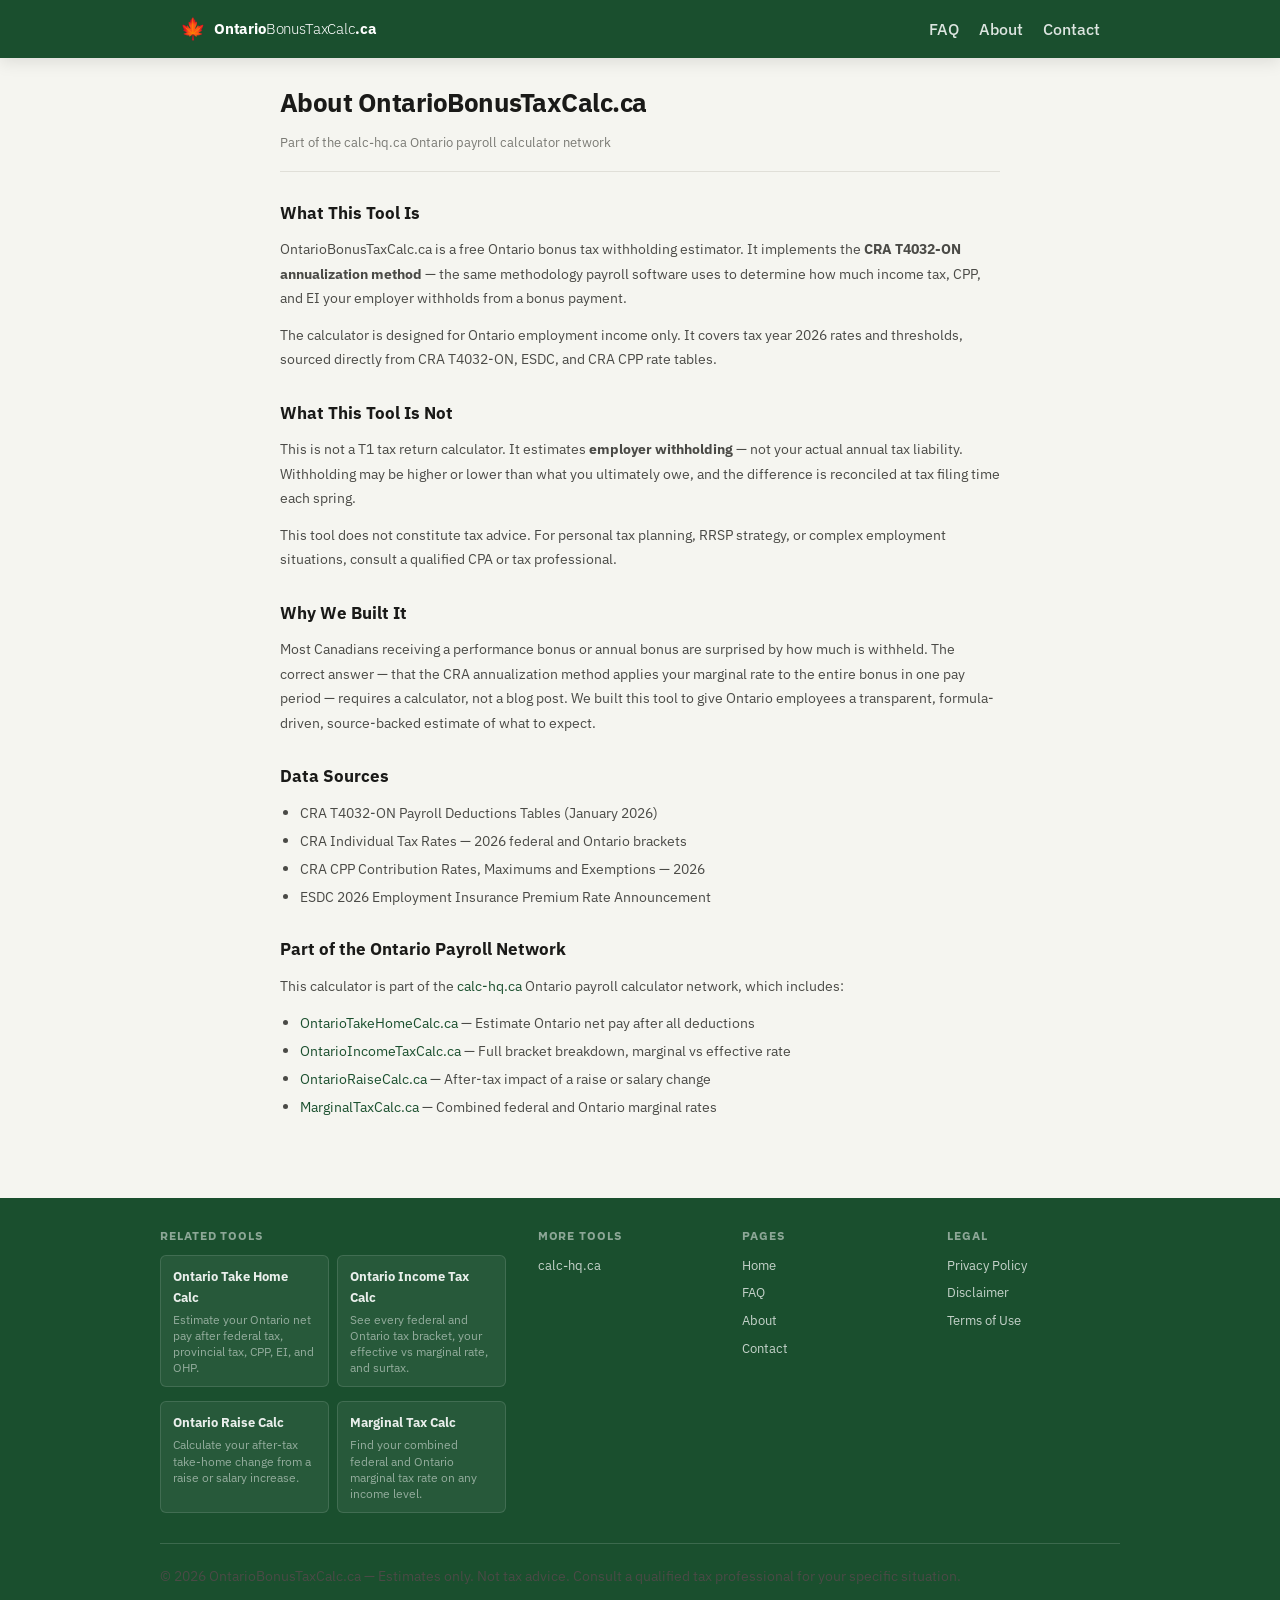
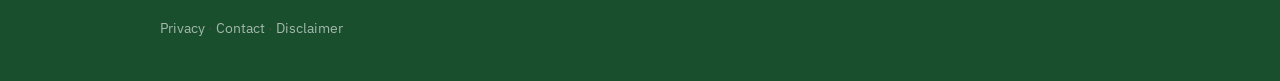
==== about.html @ ea588b0a "Ontario Bonus Tax Calculator 2026 — full build - CRA T4032 annualization method - CPP1/CPP2/EI thres" ====
<!DOCTYPE html>
<html lang="en-CA">
<head>
  <meta charset="UTF-8">
  <meta name="viewport" content="width=device-width, initial-scale=1.0">
  <meta name="description" content="About OntarioBonusTaxCalc.ca — a free Ontario bonus tax withholding estimator using the CRA T4032 annualization method. Tax year 2026.">
  <meta name="robots" content="index, follow">
  <link rel="canonical" href="https://ontariobonustaxcalc.ca/about.html">
  <title>About — OntarioBonusTaxCalc.ca</title>
  <script async src="https://pagead2.googlesyndication.com/pagead/js/adsbygoogle.js?client=ca-pub-7744853829365165" crossorigin="anonymous"></script>
  <link rel="stylesheet" href="css/style.css?v=2026.1">
</head>
<body class="support-page">

<header class="site-header">
  <div class="header-inner">
    <a class="site-logo" href="/">
      <span class="logo-maple">🍁</span>
      <span class="logo-text">Ontario<span>BonusTaxCalc</span>.ca</span>
    </a>
    <nav class="site-nav" aria-label="Site navigation">
      <a href="/faq.html">FAQ</a>
      <a href="/about.html">About</a>
      <a href="/contact.html">Contact</a>
    </nav>
  </div>
</header>

<main class="main-content">
  <h1>About OntarioBonusTaxCalc.ca</h1>
  <p class="page-meta">Part of the calc-hq.ca Ontario payroll calculator network</p>

  <h2>What This Tool Is</h2>
  <p>OntarioBonusTaxCalc.ca is a free Ontario bonus tax withholding estimator. It implements the <strong>CRA T4032-ON annualization method</strong> — the same methodology payroll software uses to determine how much income tax, CPP, and EI your employer withholds from a bonus payment.</p>
  <p>The calculator is designed for Ontario employment income only. It covers tax year 2026 rates and thresholds, sourced directly from CRA T4032-ON, ESDC, and CRA CPP rate tables.</p>

  <h2>What This Tool Is Not</h2>
  <p>This is not a T1 tax return calculator. It estimates <strong>employer withholding</strong> — not your actual annual tax liability. Withholding may be higher or lower than what you ultimately owe, and the difference is reconciled at tax filing time each spring.</p>
  <p>This tool does not constitute tax advice. For personal tax planning, RRSP strategy, or complex employment situations, consult a qualified CPA or tax professional.</p>

  <h2>Why We Built It</h2>
  <p>Most Canadians receiving a performance bonus or annual bonus are surprised by how much is withheld. The correct answer — that the CRA annualization method applies your marginal rate to the entire bonus in one pay period — requires a calculator, not a blog post. We built this tool to give Ontario employees a transparent, formula-driven, source-backed estimate of what to expect.</p>

  <h2>Data Sources</h2>
  <ul>
    <li>CRA T4032-ON Payroll Deductions Tables (January 2026)</li>
    <li>CRA Individual Tax Rates — 2026 federal and Ontario brackets</li>
    <li>CRA CPP Contribution Rates, Maximums and Exemptions — 2026</li>
    <li>ESDC 2026 Employment Insurance Premium Rate Announcement</li>
  </ul>

  <h2>Part of the Ontario Payroll Network</h2>
  <p>This calculator is part of the <a href="https://calc-hq.ca" target="_blank" rel="noopener noreferrer">calc-hq.ca</a> Ontario payroll calculator network, which includes:</p>
  <ul>
    <li><a href="https://ontariotakehomecalc.ca" target="_blank" rel="noopener noreferrer">OntarioTakeHomeCalc.ca</a> — Estimate Ontario net pay after all deductions</li>
    <li><a href="https://ontarioincometaxcalc.ca" target="_blank" rel="noopener noreferrer">OntarioIncomeTaxCalc.ca</a> — Full bracket breakdown, marginal vs effective rate</li>
    <li><a href="https://ontarioraisecalc.ca" target="_blank" rel="noopener noreferrer">OntarioRaiseCalc.ca</a> — After-tax impact of a raise or salary change</li>
    <li><a href="https://marginaltaxcalc.ca" target="_blank" rel="noopener noreferrer">MarginalTaxCalc.ca</a> — Combined federal and Ontario marginal rates</li>
  </ul>
</main>

<footer class="site-footer">
  <div id="network-footer"></div>
</footer>

<script src="js/config.js"></script>
<script src="js/network.js"></script>
</body>
</html>
---- css/style.css ----
/* OntarioBonusTaxCalc.ca — Main Stylesheet */
/* Aesthetic: Ontario payroll cluster — matches ontarioincometaxcalc.ca exactly */
/* Fonts: IBM Plex Sans (body/UI) + IBM Plex Mono (numbers/results) */

@import url('https://fonts.googleapis.com/css2?family=IBM+Plex+Sans:wght@300;400;500;600;700&family=IBM+Plex+Mono:wght@400;500;600&display=swap');

/* ─── CSS VARIABLES ─────────────────────────────────────────────────────────── */
:root {
  --bg:         #f5f5f0;
  --surface:    #ffffff;
  --surface-2:  #f9f9f6;
  --border:     #e0dfd8;
  --border-2:   #c8c7be;

  --text-primary:   #1a1a18;
  --text-secondary: #4a4a46;
  --text-muted:     #7a7a74;

  --accent:       #1a4f2e;
  --accent-light: #e8f2ec;
  --accent-mid:   #2d7a47;
  --accent-hover: #153d24;

  --red:    #c0392b;
  --amber:  #c47a00;

  --radius:    6px;
  --radius-lg: 12px;
  --shadow-sm: 0 1px 3px rgba(0,0,0,0.08);
  --shadow:    0 4px 16px rgba(0,0,0,0.10);
  --shadow-lg: 0 8px 32px rgba(0,0,0,0.12);

  --max-width:     960px;
  --content-width: 760px;
}

/* ─── RESET ─────────────────────────────────────────────────────────────────── */
*, *::before, *::after { box-sizing: border-box; margin: 0; padding: 0; }
html { scroll-behavior: smooth; }
body {
  font-family: 'IBM Plex Sans', sans-serif;
  background: var(--bg);
  color: var(--text-primary);
  font-size: 16px;
  line-height: 1.65;
  -webkit-font-smoothing: antialiased;
  overflow-x: hidden;
}
img { max-width: 100%; }
a { color: var(--accent); text-decoration: none; }
a:hover { color: var(--accent-hover); text-decoration: underline; }

/* ─── LAYOUT ─────────────────────────────────────────────────────────────────── */
.main-content {
  max-width: var(--max-width);
  margin: 0 auto;
  padding: 24px 20px 48px;
}

/* ─── HEADER ─────────────────────────────────────────────────────────────────── */
.site-header {
  background: var(--accent);
  color: #fff;
  padding: 0;
  position: sticky;
  top: 0;
  z-index: 100;
  box-shadow: var(--shadow);
}
.header-inner {
  max-width: var(--max-width);
  margin: 0 auto;
  padding: 0 20px;
  display: flex;
  align-items: center;
  justify-content: space-between;
  height: 58px;
}
.site-logo {
  display: flex;
  align-items: center;
  gap: 8px;
  color: #fff;
  font-weight: 700;
  font-size: 1rem;
  letter-spacing: -0.01em;
  text-decoration: none;
}
.site-logo:hover { color: rgba(255,255,255,0.85); text-decoration: none; }
.logo-maple { font-size: 1.3rem; line-height: 1; }
.logo-text { font-size: 0.95rem; font-weight: 700; }
.logo-text span { font-weight: 300; }
.site-nav {
  display: flex;
  align-items: center;
  gap: 20px;
}
.site-nav a {
  color: rgba(255,255,255,0.85);
  font-size: 0.875rem;
  font-weight: 500;
  text-decoration: none;
  transition: color 0.15s;
}
.site-nav a:hover { color: #fff; text-decoration: none; }

/* ─── HERO ───────────────────────────────────────────────────────────────────── */
.hero {
  background: var(--accent);
  color: #fff;
  padding: 32px 20px 28px;
  border-bottom: 3px solid var(--accent-mid);
}
.hero-inner {
  max-width: var(--max-width);
  margin: 0 auto;
}
.hero-badge {
  display: inline-flex;
  align-items: center;
  gap: 6px;
  background: rgba(255,255,255,0.15);
  border: 1px solid rgba(255,255,255,0.25);
  border-radius: 20px;
  padding: 4px 12px;
  font-size: 0.78rem;
  font-weight: 500;
  letter-spacing: 0.01em;
  margin-bottom: 14px;
  color: rgba(255,255,255,0.95);
}
.hero h1 {
  font-size: clamp(1.4rem, 4vw, 2rem);
  font-weight: 700;
  letter-spacing: -0.02em;
  line-height: 1.2;
  margin-bottom: 10px;
  color: #fff;
}
.hero p {
  font-size: 0.95rem;
  color: rgba(255,255,255,0.82);
  max-width: 620px;
  line-height: 1.6;
}

/* ─── CALCULATOR CARD ───────────────────────────────────────────────────────── */
.calc-card {
  background: var(--surface);
  border-radius: var(--radius-lg);
  box-shadow: var(--shadow);
  overflow: hidden;
  margin-bottom: 28px;
}
.calc-header {
  background: var(--accent-light);
  border-bottom: 1px solid var(--border);
  padding: 16px 24px;
  display: flex;
  align-items: center;
  gap: 10px;
}
.calc-header h2 {
  font-size: 1.05rem;
  font-weight: 600;
  color: var(--accent);
  margin: 0;
}
.calc-icon { font-size: 1.2rem; }
.calc-body { padding: 24px; }

/* ─── TRUST STRIP ───────────────────────────────────────────────────────────── */
.trust-strip {
  display: flex;
  flex-wrap: wrap;
  align-items: center;
  gap: 6px 10px;
  background: var(--surface-2);
  border: 1px solid var(--border);
  border-radius: var(--radius);
  padding: 10px 16px;
  margin-bottom: 20px;
  font-size: 0.8rem;
  color: var(--text-secondary);
}
.ts-item { display: flex; align-items: center; gap: 4px; }
.ts-item span { color: var(--accent-mid); font-weight: 700; }
.ts-item strong { font-weight: 600; color: var(--text-primary); }
.ts-sep { color: var(--border-2); font-size: 0.75rem; }

/* ─── FORM / INPUTS ─────────────────────────────────────────────────────────── */
.input-group { margin-bottom: 16px; }
.input-group label {
  display: block;
  font-size: 0.875rem;
  font-weight: 600;
  color: var(--text-primary);
  margin-bottom: 6px;
}
.label-sub {
  font-weight: 400;
  color: var(--text-muted);
  font-size: 0.8rem;
}
.input-row {
  display: grid;
  grid-template-columns: 1fr 1fr;
  gap: 16px;
}
.input-wrap {
  position: relative;
  display: flex;
  align-items: center;
}
.input-wrap-dollar .input-prefix {
  position: absolute;
  left: 12px;
  font-size: 1rem;
  font-weight: 600;
  color: var(--text-secondary);
  pointer-events: none;
  font-family: 'IBM Plex Mono', monospace;
}
.input-wrap-dollar input { padding-left: 28px; }
.input-group input[type="number"],
.input-group select {
  width: 100%;
  padding: 11px 14px;
  border: 2px solid var(--border);
  border-radius: var(--radius);
  font-size: 1rem;
  font-family: 'IBM Plex Mono', monospace;
  color: var(--text-primary);
  background: var(--surface);
  transition: border-color 0.15s, box-shadow 0.15s;
  -webkit-appearance: none;
  appearance: none;
}
.input-group select {
  font-family: 'IBM Plex Sans', sans-serif;
  cursor: pointer;
  background-image: url("data:image/svg+xml,%3Csvg xmlns='http://www.w3.org/2000/svg' width='12' height='8' viewBox='0 0 12 8'%3E%3Cpath d='M1 1l5 5 5-5' stroke='%237a7a74' stroke-width='1.5' fill='none' stroke-linecap='round'/%3E%3C/svg%3E");
  background-repeat: no-repeat;
  background-position: right 14px center;
  padding-right: 36px;
}
.input-group input[type="number"]:focus,
.input-group select:focus {
  outline: none;
  border-color: var(--accent-mid);
  box-shadow: 0 0 0 3px rgba(45,122,71,0.12);
}
.optional-inputs {
  border-top: 1px solid var(--border);
  margin-top: 8px;
  padding-top: 16px;
}
.optional-label {
  font-size: 0.78rem;
  font-weight: 600;
  text-transform: uppercase;
  letter-spacing: 0.06em;
  color: var(--text-muted);
  margin-bottom: 12px;
}

/* ─── CALCULATE BUTTON ──────────────────────────────────────────────────────── */
.btn-calculate {
  display: block;
  width: 100%;
  padding: 15px 24px;
  background: var(--accent);
  color: #fff;
  border: none;
  border-radius: var(--radius);
  font-size: 1.05rem;
  font-weight: 700;
  letter-spacing: -0.01em;
  cursor: pointer;
  transition: background 0.15s, transform 0.1s, box-shadow 0.15s;
  box-shadow: var(--shadow-sm);
  font-family: 'IBM Plex Sans', sans-serif;
}
.btn-calculate:hover { background: var(--accent-hover); box-shadow: var(--shadow); }
.btn-calculate:active { transform: scale(0.99); }

/* ─── ERROR ─────────────────────────────────────────────────────────────────── */
.calc-error {
  display: none;
  background: #fdecea;
  border: 1px solid #e57373;
  border-radius: var(--radius);
  padding: 10px 14px;
  font-size: 0.88rem;
  color: var(--red);
  margin-top: 12px;
}

/* ─── RESULTS ───────────────────────────────────────────────────────────────── */
.results-section { margin-top: 24px; display: none; }
.results-divider {
  border: none;
  border-top: 2px solid var(--border);
  margin-bottom: 20px;
}
.results-label {
  font-size: 0.8rem;
  font-weight: 600;
  text-transform: uppercase;
  letter-spacing: 0.07em;
  color: var(--text-muted);
  margin-bottom: 12px;
}
.results-primary {
  background: var(--surface-2);
  border: 1px solid var(--border);
  border-radius: var(--radius);
  overflow: hidden;
  margin-bottom: 16px;
}
.result-row {
  display: flex;
  justify-content: space-between;
  align-items: flex-start;
  padding: 10px 16px;
  border-bottom: 1px solid var(--border);
  gap: 12px;
}
.result-row:last-child { border-bottom: none; }
.result-bold { background: var(--accent-light); font-weight: 600; }
.result-highlight {
  background: var(--accent);
  color: #fff;
}
.result-highlight .rr-label,
.result-highlight .rr-value,
.result-highlight .rr-sub { color: #fff; }
.rr-label {
  font-size: 0.875rem;
  color: var(--text-secondary);
  flex: 1;
}
.rr-right {
  display: flex;
  flex-direction: column;
  align-items: flex-end;
  gap: 2px;
  flex-shrink: 0;
}
.rr-value {
  font-family: 'IBM Plex Mono', monospace;
  font-size: 0.95rem;
  font-weight: 600;
  color: var(--text-primary);
}
.rr-sub {
  font-size: 0.72rem;
  color: var(--text-muted);
  text-align: right;
}

/* ─── RATE BLOCKS ───────────────────────────────────────────────────────────── */
.rates-row {
  display: grid;
  grid-template-columns: repeat(3, 1fr);
  gap: 12px;
  margin-bottom: 16px;
}
.rate-block {
  background: var(--surface-2);
  border: 1px solid var(--border);
  border-radius: var(--radius);
  padding: 12px 14px;
  text-align: center;
}
.rate-label {
  font-size: 0.72rem;
  font-weight: 600;
  text-transform: uppercase;
  letter-spacing: 0.05em;
  color: var(--text-muted);
  margin-bottom: 4px;
}
.rate-value {
  font-family: 'IBM Plex Mono', monospace;
  font-size: 1.4rem;
  font-weight: 700;
  color: var(--accent);
  line-height: 1.1;
}
.rate-sub {
  font-size: 0.7rem;
  color: var(--text-muted);
  margin-top: 2px;
}

/* ─── RESULTS NOTE ──────────────────────────────────────────────────────────── */
.results-note {
  font-size: 0.78rem;
  color: var(--text-muted);
  background: #fffbf0;
  border: 1px solid #f0d98a;
  border-radius: var(--radius);
  padding: 10px 14px;
  line-height: 1.5;
}
.threshold-note {
  font-size: 0.78rem;
  color: var(--accent-mid);
  background: var(--accent-light);
  border: 1px solid #b2d9bf;
  border-radius: var(--radius);
  padding: 8px 12px;
  margin-top: 8px;
  line-height: 1.5;
}

/* ─── AD UNITS ──────────────────────────────────────────────────────────────── */
.ad-unit { margin: 20px 0; min-height: 0; }
.ad-inactive { display: none; }

/* ─── AUTHORITY SECTIONS ────────────────────────────────────────────────────── */
.authority-section {
  background: var(--surface);
  border-radius: var(--radius-lg);
  box-shadow: var(--shadow-sm);
  padding: 28px 28px 24px;
  margin-bottom: 20px;
  border: 1px solid var(--border);
}
.authority-section h2 {
  font-size: 1.15rem;
  font-weight: 700;
  color: var(--text-primary);
  margin-bottom: 14px;
  letter-spacing: -0.01em;
}
.authority-section h3 {
  font-size: 0.95rem;
  font-weight: 600;
  color: var(--accent);
  margin: 18px 0 8px;
}
.authority-section p {
  font-size: 0.9rem;
  color: var(--text-secondary);
  margin-bottom: 10px;
  line-height: 1.65;
}
.authority-section ul,
.authority-section ol {
  padding-left: 20px;
  margin-bottom: 10px;
}
.authority-section li {
  font-size: 0.9rem;
  color: var(--text-secondary);
  margin-bottom: 4px;
  line-height: 1.6;
}

/* ─── FORMULA DISPLAY ───────────────────────────────────────────────────────── */
.formula-display {
  background: var(--surface-2);
  border-left: 3px solid var(--accent-mid);
  padding: 10px 16px;
  border-radius: 0 var(--radius) var(--radius) 0;
  font-family: 'IBM Plex Mono', monospace;
  font-size: 0.82rem;
  color: var(--text-primary);
  margin: 12px 0;
  overflow-x: auto;
  white-space: pre-wrap;
}
.source-cite {
  font-size: 0.78rem;
  color: var(--text-muted);
  margin-top: 8px;
}
.source-list { list-style: disc; padding-left: 18px; }
.source-list li { font-size: 0.82rem; margin-bottom: 4px; color: var(--text-muted); }
.source-list a { font-size: 0.82rem; }
.config-val {
  font-family: 'IBM Plex Mono', monospace;
  font-weight: 600;
  color: var(--accent);
}

/* ─── EXAMPLE BLOCKS ────────────────────────────────────────────────────────── */
.example-block {
  border: 1px solid var(--border);
  border-radius: var(--radius);
  padding: 20px;
  margin-bottom: 16px;
  background: var(--surface-2);
}
.example-block h3 {
  font-size: 0.92rem;
  font-weight: 600;
  color: var(--accent);
  margin: 0 0 10px;
}
.example-block > p {
  font-size: 0.85rem;
  color: var(--text-secondary);
  margin-bottom: 12px;
}
.ex-row {
  display: flex;
  justify-content: space-between;
  padding: 5px 0;
  border-bottom: 1px solid var(--border);
  color: var(--text-secondary);
  font-family: 'IBM Plex Mono', monospace;
  font-size: 0.82rem;
}
.ex-row:last-child { border-bottom: none; }
.ex-row span:first-child {
  font-family: 'IBM Plex Sans', sans-serif;
  color: var(--text-muted);
}
.ex-total { font-weight: 700; color: var(--text-primary); }
.ex-net { font-weight: 700; color: var(--accent); font-size: 0.9rem; }

/* ─── FAQ ───────────────────────────────────────────────────────────────────── */
.faq-item {
  border-bottom: 1px solid var(--border);
  padding: 16px 0;
}
.faq-item:last-of-type { border-bottom: none; }
.faq-q {
  font-size: 0.92rem;
  font-weight: 600;
  color: var(--text-primary);
  margin-bottom: 8px;
  cursor: default;
}
.faq-a {
  font-size: 0.875rem;
  color: var(--text-secondary);
  line-height: 1.65;
}
.faq-a p { margin-bottom: 6px; }

/* ─── RELATED TOOLS ─────────────────────────────────────────────────────────── */
.related-section { margin-bottom: 28px; }
.related-heading {
  font-size: 1rem;
  font-weight: 700;
  color: var(--text-primary);
  margin-bottom: 14px;
  letter-spacing: -0.01em;
}
.related-grid {
  display: grid;
  grid-template-columns: repeat(auto-fill, minmax(200px, 1fr));
  gap: 12px;
}
.related-card {
  background: var(--surface);
  border: 1px solid var(--border);
  border-radius: var(--radius);
  padding: 14px 16px;
  display: block;
  transition: border-color 0.15s, box-shadow 0.15s;
  text-decoration: none;
}
.related-card:hover {
  border-color: var(--accent-mid);
  box-shadow: var(--shadow-sm);
  text-decoration: none;
}
.rc-name { font-size: 0.88rem; font-weight: 700; color: var(--accent); margin-bottom: 4px; }
.rc-desc { font-size: 0.78rem; color: var(--text-muted); line-height: 1.4; }

/* ─── FOOTER ────────────────────────────────────────────────────────────────── */
.site-footer {
  background: var(--accent);
  color: rgba(255,255,255,0.7);
  padding: 28px 20px;
  margin-top: 20px;
  font-size: 0.82rem;
}
.footer-inner {
  max-width: var(--max-width);
  margin: 0 auto;
}
.footer-grid {
  display: grid;
  grid-template-columns: 2fr 1fr 1fr 1fr;
  gap: 32px;
  padding-bottom: 24px;
  border-bottom: 1px solid rgba(255,255,255,0.15);
  margin-bottom: 20px;
}
.footer-col-head {
  font-size: 0.72rem;
  font-weight: 700;
  text-transform: uppercase;
  letter-spacing: 0.08em;
  color: rgba(255,255,255,0.5);
  margin-bottom: 10px;
}
.footer-col a {
  display: block;
  color: rgba(255,255,255,0.75);
  font-size: 0.82rem;
  margin-bottom: 6px;
  text-decoration: none;
}
.footer-col a:hover { color: #fff; text-decoration: none; }
.footer-related-grid {
  display: grid;
  grid-template-columns: 1fr 1fr;
  gap: 8px;
}
.footer-related-grid .related-card {
  background: rgba(255,255,255,0.06);
  border: 1px solid rgba(255,255,255,0.12);
  padding: 10px 12px;
}
.footer-related-grid .related-card:hover {
  background: rgba(255,255,255,0.1);
  border-color: rgba(255,255,255,0.25);
}
.footer-related-grid .rc-name { color: rgba(255,255,255,0.9); font-size: 0.8rem; }
.footer-related-grid .rc-desc { color: rgba(255,255,255,0.5); font-size: 0.72rem; }
.footer-bottom {
  font-size: 0.78rem;
  color: rgba(255,255,255,0.45);
  display: flex;
  justify-content: space-between;
  gap: 16px;
  flex-wrap: wrap;
}
.footer-bottom a { color: rgba(255,255,255,0.6); }
.footer-bottom a:hover { color: #fff; }

/* ─── SUPPORT PAGES ─────────────────────────────────────────────────────────── */
.support-page .main-content { max-width: var(--content-width); }
.support-page h1 {
  font-size: 1.6rem;
  font-weight: 700;
  color: var(--text-primary);
  margin-bottom: 8px;
  letter-spacing: -0.02em;
}
.support-page .page-meta {
  font-size: 0.82rem;
  color: var(--text-muted);
  margin-bottom: 28px;
  padding-bottom: 16px;
  border-bottom: 1px solid var(--border);
}
.support-page h2 {
  font-size: 1.05rem;
  font-weight: 700;
  color: var(--text-primary);
  margin: 28px 0 10px;
}
.support-page h3 {
  font-size: 0.9rem;
  font-weight: 600;
  color: var(--accent);
  margin: 18px 0 6px;
}
.support-page p {
  font-size: 0.9rem;
  color: var(--text-secondary);
  line-height: 1.7;
  margin-bottom: 12px;
}
.support-page ul, .support-page ol {
  padding-left: 20px;
  margin-bottom: 12px;
}
.support-page li {
  font-size: 0.9rem;
  color: var(--text-secondary);
  margin-bottom: 5px;
  line-height: 1.6;
}
.support-page a { font-size: inherit; }

/* ─── UTILITY ───────────────────────────────────────────────────────────────── */
code {
  font-family: 'IBM Plex Mono', monospace;
  background: var(--surface-2);
  border: 1px solid var(--border);
  border-radius: 3px;
  padding: 1px 5px;
  font-size: 0.85em;
  color: var(--accent);
}

/* ─── RESPONSIVE ────────────────────────────────────────────────────────────── */
@media (max-width: 640px) {
  .main-content { padding: 16px 14px 40px; }
  .calc-body { padding: 16px; }
  .calc-header { padding: 14px 16px; }
  .authority-section { padding: 20px 16px 18px; }

  .hero { padding: 22px 16px 20px; }
  .hero h1 { font-size: 1.25rem; }
  .hero p { font-size: 0.875rem; }

  .header-inner { padding: 0 14px; }
  .site-nav { gap: 14px; }
  .site-nav a { font-size: 0.8rem; }

  .input-row { grid-template-columns: 1fr; }
  .rates-row { grid-template-columns: 1fr; gap: 8px; }
  .rate-value { font-size: 1.2rem; }

  .rr-value { font-size: 0.88rem; }
  .trust-strip { font-size: 0.75rem; padding: 8px 12px; }
  .ts-sep { display: none; }

  .footer-grid { grid-template-columns: 1fr 1fr; gap: 20px; }
  .footer-col-related { grid-column: 1 / -1; }
  .footer-related-grid { grid-template-columns: 1fr 1fr; }
  .footer-bottom { flex-direction: column; gap: 6px; }

  .related-grid { grid-template-columns: 1fr 1fr; gap: 8px; }
  .example-block { padding: 14px; }
}

@media (max-width: 380px) {
  .site-logo .logo-text { font-size: 0.82rem; }
  .footer-grid { grid-template-columns: 1fr; }
  .footer-related-grid { grid-template-columns: 1fr; }
  .related-grid { grid-template-columns: 1fr; }
}
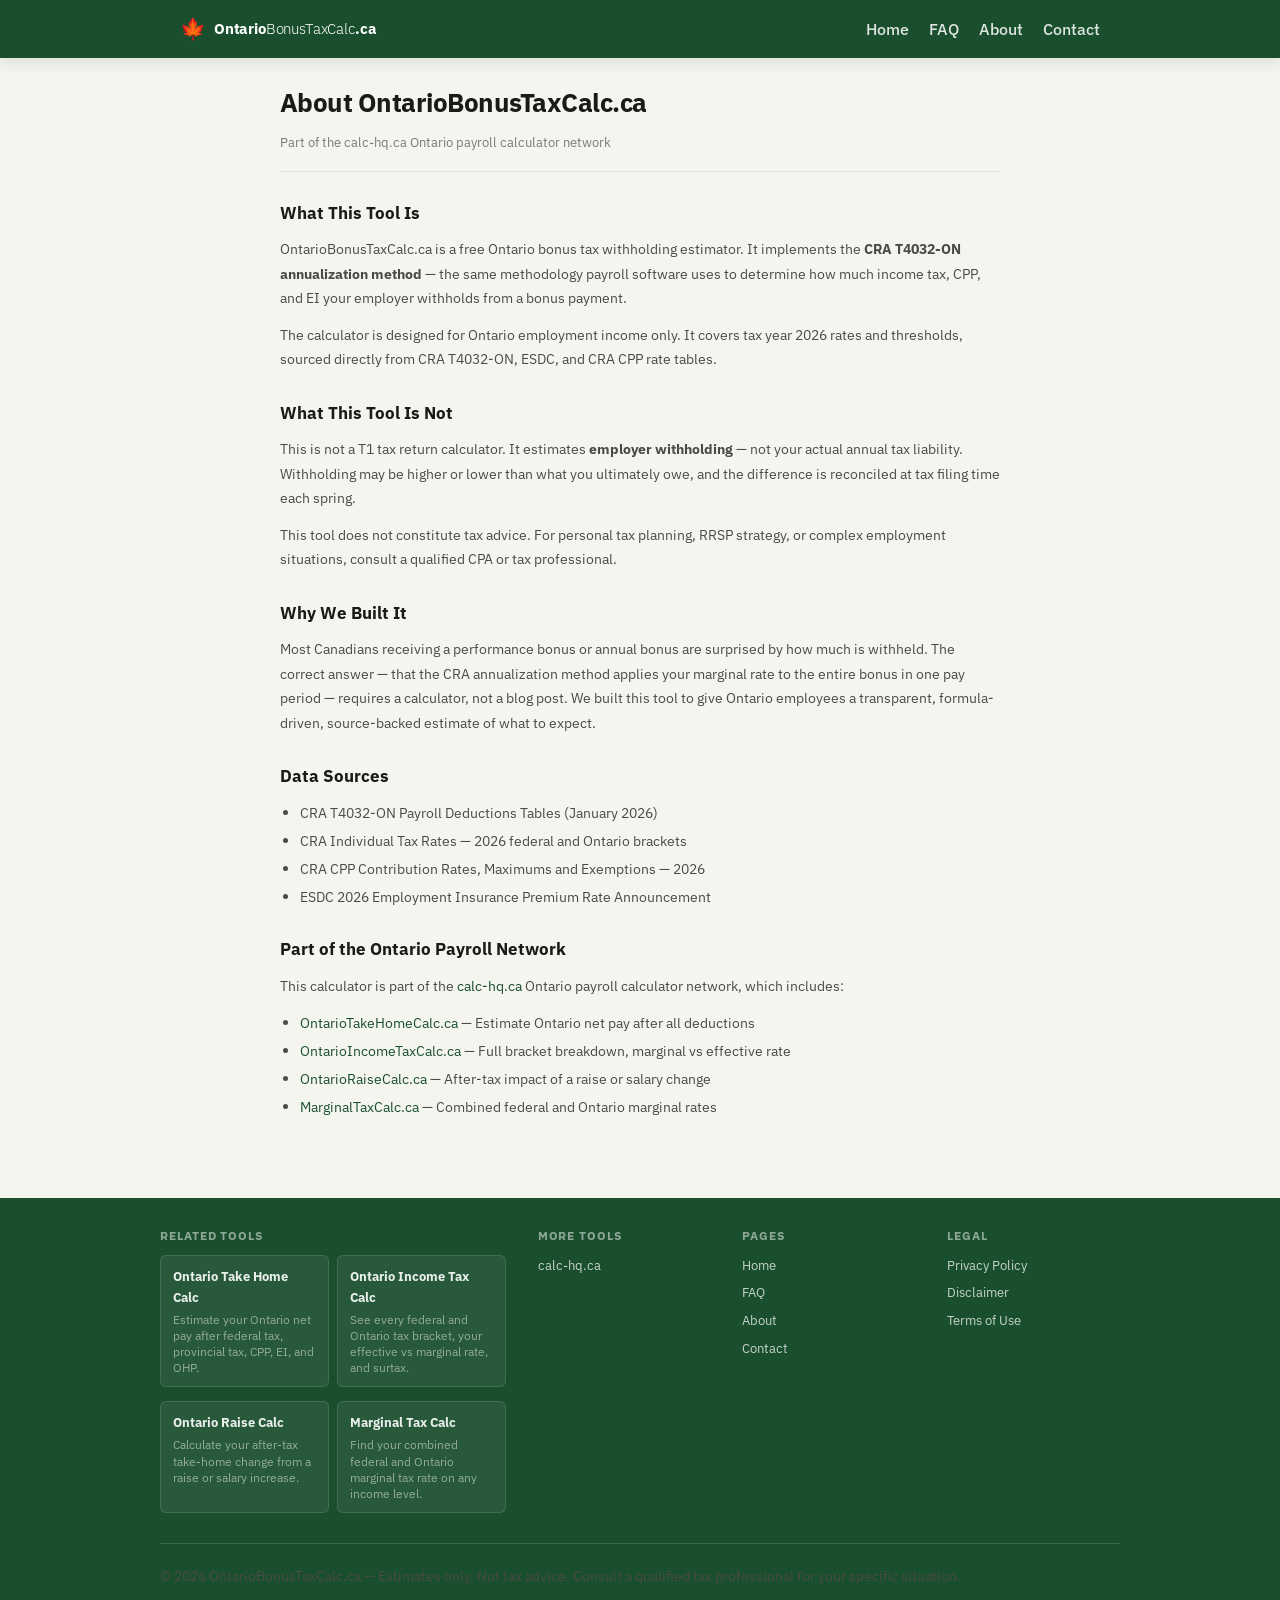
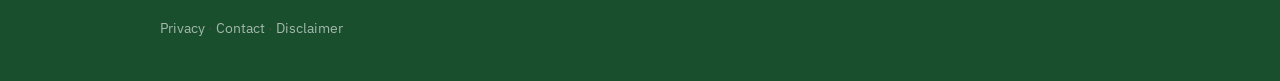
==== commit f6713c41: "UX fix: add Home to nav (all pages), Related Tools heading alignment" ====
--- a/about.html
+++ b/about.html
@@ -19,6 +19,7 @@
       <span class="logo-text">Ontario<span>BonusTaxCalc</span>.ca</span>
     </a>
     <nav class="site-nav" aria-label="Site navigation">
+      <a href="index.html">Home</a>
       <a href="/faq.html">FAQ</a>
       <a href="/about.html">About</a>
       <a href="/contact.html">Contact</a>
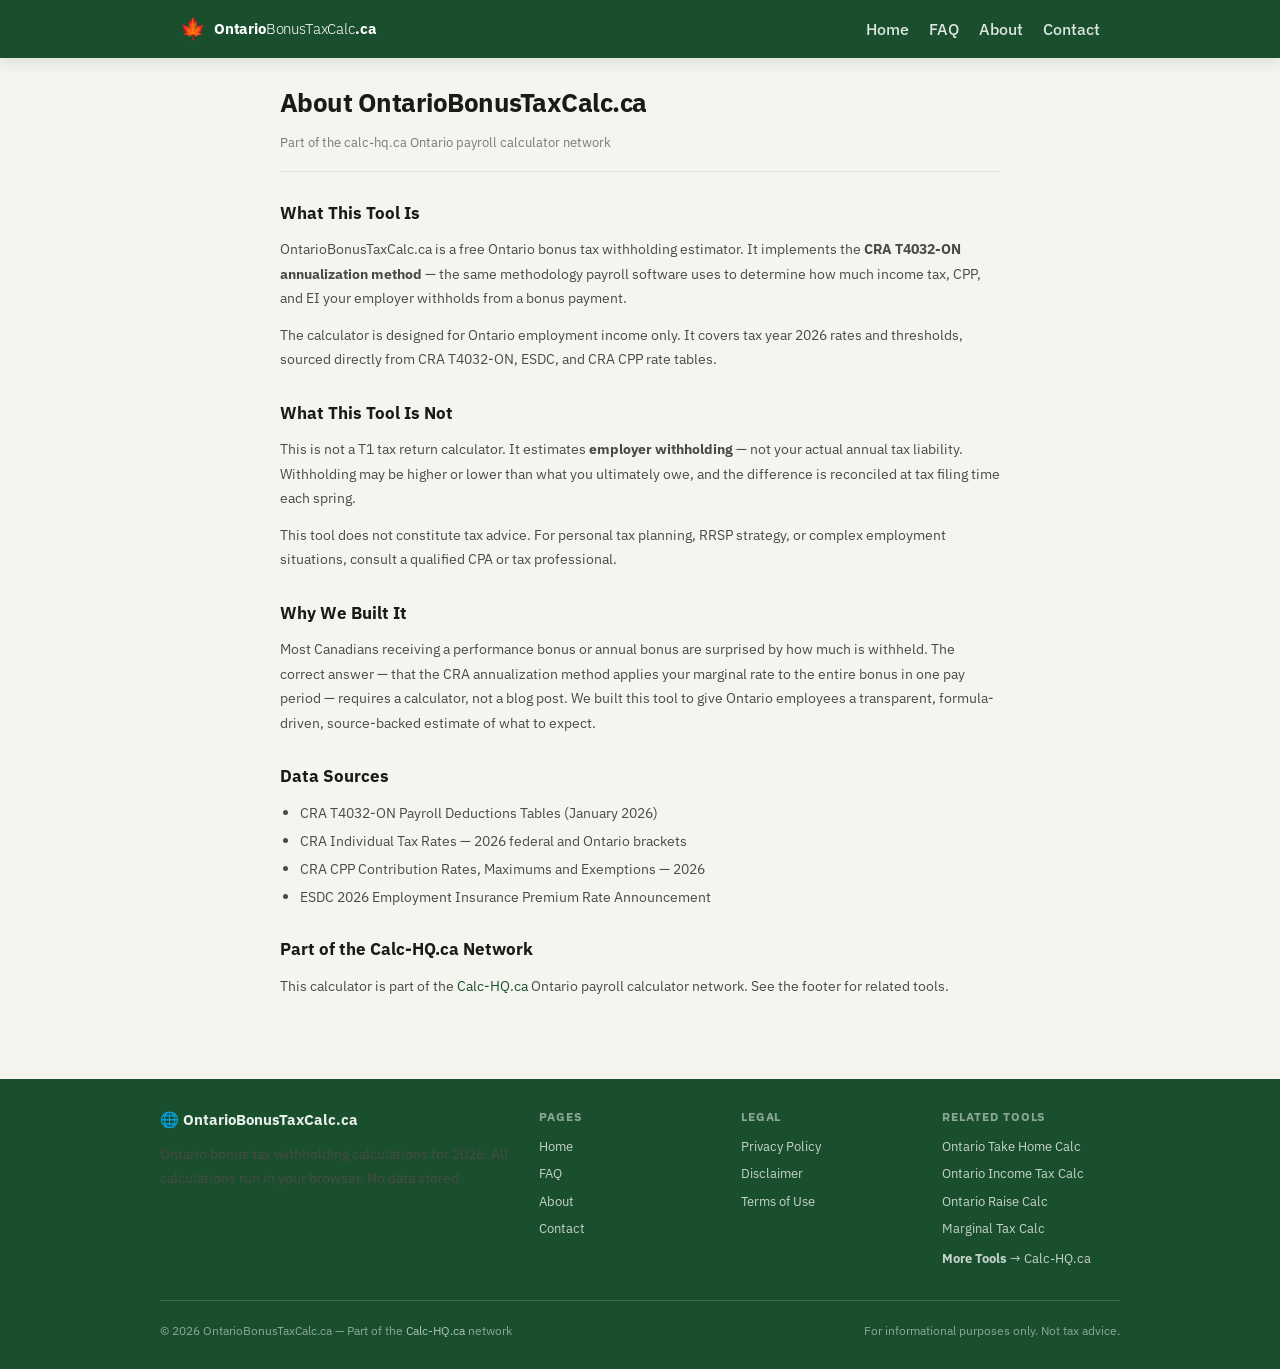
==== commit acecd115: "cleanup: header+mobile-nav, body related-tools removal, contact form, FAQ dedup, footer normalizatio" ====
--- a/about.html
+++ b/about.html
@@ -8,24 +8,36 @@
   <link rel="canonical" href="https://ontariobonustaxcalc.ca/about.html">
   <title>About — OntarioBonusTaxCalc.ca</title>
   <script async src="https://pagead2.googlesyndication.com/pagead/js/adsbygoogle.js?client=ca-pub-7744853829365165" crossorigin="anonymous"></script>
-  <link rel="stylesheet" href="css/style.css?v=2026.1">
+  <link rel="stylesheet" href="css/style.css?v=2026.2">
 </head>
 <body class="support-page">
 
 <header class="site-header">
   <div class="header-inner">
-    <a class="site-logo" href="/">
+    <a class="site-logo" href="index.html">
       <span class="logo-maple">🍁</span>
       <span class="logo-text">Ontario<span>BonusTaxCalc</span>.ca</span>
     </a>
-    <nav class="site-nav" aria-label="Site navigation">
+    <nav class="site-nav" aria-label="Main navigation">
       <a href="index.html">Home</a>
-      <a href="/faq.html">FAQ</a>
-      <a href="/about.html">About</a>
-      <a href="/contact.html">Contact</a>
+      <a href="faq.html">FAQ</a>
+      <a href="about.html" class="active">About</a>
+      <a href="contact.html">Contact</a>
     </nav>
+    <button class="hamburger" aria-label="Menu" aria-expanded="false">
+      <span></span><span></span><span></span>
+    </button>
   </div>
 </header>
+
+<!-- Mobile nav overlay -->
+<div class="mobile-nav-overlay" id="mobile-overlay"></div>
+<nav class="mobile-nav" id="mobile-nav">
+  <a href="index.html">Home</a>
+  <a href="faq.html">FAQ</a>
+  <a href="about.html" class="active">About</a>
+  <a href="contact.html">Contact</a>
+</nav>
 
 <main class="main-content">
   <h1>About OntarioBonusTaxCalc.ca</h1>
@@ -50,14 +62,8 @@
     <li>ESDC 2026 Employment Insurance Premium Rate Announcement</li>
   </ul>
 
-  <h2>Part of the Ontario Payroll Network</h2>
-  <p>This calculator is part of the <a href="https://calc-hq.ca" target="_blank" rel="noopener noreferrer">calc-hq.ca</a> Ontario payroll calculator network, which includes:</p>
-  <ul>
-    <li><a href="https://ontariotakehomecalc.ca" target="_blank" rel="noopener noreferrer">OntarioTakeHomeCalc.ca</a> — Estimate Ontario net pay after all deductions</li>
-    <li><a href="https://ontarioincometaxcalc.ca" target="_blank" rel="noopener noreferrer">OntarioIncomeTaxCalc.ca</a> — Full bracket breakdown, marginal vs effective rate</li>
-    <li><a href="https://ontarioraisecalc.ca" target="_blank" rel="noopener noreferrer">OntarioRaiseCalc.ca</a> — After-tax impact of a raise or salary change</li>
-    <li><a href="https://marginaltaxcalc.ca" target="_blank" rel="noopener noreferrer">MarginalTaxCalc.ca</a> — Combined federal and Ontario marginal rates</li>
-  </ul>
+  <h2>Part of the Calc-HQ.ca Network</h2>
+  <p>This calculator is part of the <a href="https://calc-hq.ca" target="_blank" rel="noopener noreferrer">Calc-HQ.ca</a> Ontario payroll calculator network. See the footer for related tools.</p>
 </main>
 
 <footer class="site-footer">
@@ -66,5 +72,29 @@
 
 <script src="js/config.js"></script>
 <script src="js/network.js"></script>
+
+<script>
+  var hamburger = document.querySelector('.hamburger');
+  var mobileNav = document.getElementById('mobile-nav');
+  var overlay = document.getElementById('mobile-overlay');
+  function toggleMenu() {
+    var isOpen = hamburger.classList.toggle('active');
+    mobileNav.classList.toggle('active', isOpen);
+    overlay.classList.toggle('active', isOpen);
+    hamburger.setAttribute('aria-expanded', String(isOpen));
+  }
+  function closeMenu() {
+    hamburger.classList.remove('active');
+    mobileNav.classList.remove('active');
+    overlay.classList.remove('active');
+    hamburger.setAttribute('aria-expanded', 'false');
+  }
+  if (hamburger) {
+    hamburger.addEventListener('click', toggleMenu);
+    overlay.addEventListener('click', closeMenu);
+    mobileNav.querySelectorAll('a').forEach(function(a) { a.addEventListener('click', closeMenu); });
+  }
+</script>
+
 </body>
 </html>
--- a/css/style.css
+++ b/css/style.css
@@ -581,7 +581,7 @@
   margin-top: 20px;
   font-size: 0.82rem;
 }
-.footer-inner {
+.site-footer .container {
   max-width: var(--max-width);
   margin: 0 auto;
 }
@@ -593,7 +593,23 @@
   border-bottom: 1px solid rgba(255,255,255,0.15);
   margin-bottom: 20px;
 }
-.footer-col-head {
+.footer-grid-4 {
+  grid-template-columns: 2fr 1fr 1fr 1fr;
+}
+.footer-brand .logo {
+  font-size: 0.95rem;
+  font-weight: 700;
+  color: rgba(255,255,255,0.9);
+  margin-bottom: 10px;
+  display: block;
+}
+.footer-brand p {
+  font-size: 0.8rem;
+  color: rgba(255,255,255,0.6);
+  margin: 0;
+  line-height: 1.5;
+}
+.footer-col h4 {
   font-size: 0.72rem;
   font-weight: 700;
   text-transform: uppercase;
@@ -609,31 +625,22 @@
   text-decoration: none;
 }
 .footer-col a:hover { color: #fff; text-decoration: none; }
-.footer-related-grid {
-  display: grid;
-  grid-template-columns: 1fr 1fr;
-  gap: 8px;
-}
-.footer-related-grid .related-card {
-  background: rgba(255,255,255,0.06);
-  border: 1px solid rgba(255,255,255,0.12);
-  padding: 10px 12px;
-}
-.footer-related-grid .related-card:hover {
-  background: rgba(255,255,255,0.1);
-  border-color: rgba(255,255,255,0.25);
-}
-.footer-related-grid .rc-name { color: rgba(255,255,255,0.9); font-size: 0.8rem; }
-.footer-related-grid .rc-desc { color: rgba(255,255,255,0.5); font-size: 0.72rem; }
+.more-tools-link {
+  display: inline-block;
+  margin-top: 8px;
+  font-size: 0.8rem;
+  color: rgba(255,255,255,0.65);
+}
+.more-tools-link:hover { color: #fff; }
 .footer-bottom {
-  font-size: 0.78rem;
-  color: rgba(255,255,255,0.45);
   display: flex;
   justify-content: space-between;
   gap: 16px;
   flex-wrap: wrap;
-}
-.footer-bottom a { color: rgba(255,255,255,0.6); }
+  font-size: 0.75rem;
+  color: rgba(255,255,255,0.5);
+}
+.footer-bottom a { color: rgba(255,255,255,0.65); }
 .footer-bottom a:hover { color: #fff; }
 
 /* ─── SUPPORT PAGES ─────────────────────────────────────────────────────────── */
@@ -693,41 +700,240 @@
   color: var(--accent);
 }
 
-/* ─── RESPONSIVE ────────────────────────────────────────────────────────────── */
-@media (max-width: 640px) {
-  .main-content { padding: 16px 14px 40px; }
+/* ── Hamburger ── */
+.hamburger {
+  display: none;
+  background: none;
+  border: none;
+  cursor: pointer;
+  padding: 8px;
+  z-index: 110;
+}
+.hamburger span {
+  display: block;
+  width: 24px;
+  height: 2px;
+  background: #fff;
+  border-radius: 2px;
+  transition: transform 0.3s, opacity 0.3s;
+}
+.hamburger span + span { margin-top: 6px; }
+.hamburger.active span:nth-child(1) { transform: translateY(8px) rotate(45deg); }
+.hamburger.active span:nth-child(2) { opacity: 0; }
+.hamburger.active span:nth-child(3) { transform: translateY(-8px) rotate(-45deg); }
+
+/* ── Mobile nav overlay ── */
+.mobile-nav-overlay {
+  display: none;
+  position: fixed;
+  top: 58px;
+  left: 0;
+  right: 0;
+  bottom: 0;
+  background: rgba(0,0,0,0.5);
+  z-index: 99;
+  opacity: 0;
+  transition: opacity 0.3s;
+}
+.mobile-nav-overlay.active {
+  display: block;
+  opacity: 1;
+}
+
+/* ── Mobile nav panel ── */
+.mobile-nav {
+  display: none;
+  position: fixed;
+  top: 58px;
+  right: 0;
+  width: 260px;
+  max-width: 80vw;
+  height: calc(100vh - 58px);
+  background: var(--accent);
+  z-index: 105;
+  padding: 20px;
+  transform: translateX(100%);
+  transition: transform 0.3s ease;
+  overflow-y: auto;
+}
+.mobile-nav.active {
+  display: block;
+  transform: translateX(0);
+}
+.mobile-nav a {
+  display: block;
+  color: rgba(255,255,255,0.85);
+  font-size: 1rem;
+  font-weight: 500;
+  padding: 12px 0;
+  border-bottom: 1px solid rgba(255,255,255,0.15);
+  text-decoration: none;
+  transition: color 0.15s;
+}
+.mobile-nav a:hover { color: #fff; }
+
+/* ── Contact Page ── */
+.page-hero {
+  padding: 28px 0 18px;
+}
+.page-hero h1 {
+  font-size: 1.6rem;
+  font-weight: 700;
+  color: var(--text-primary);
+  margin-bottom: 8px;
+}
+.contact-partnership {
+  background: var(--accent-light);
+  border: 1px solid #b8d8c4;
+  border-left: 4px solid var(--accent-mid);
+  border-radius: var(--radius);
+  padding: 16px 20px;
+  margin-bottom: 24px;
+}
+.contact-partnership h2 {
+  font-size: 0.95rem;
+  font-weight: 700;
+  color: var(--accent);
+  margin-bottom: 8px;
+}
+.contact-partnership p {
+  font-size: 0.88rem;
+  color: var(--text-secondary);
+  margin-bottom: 6px;
+}
+.contact-email {
+  font-size: 1rem;
+}
+.contact-email a {
+  font-weight: 600;
+  color: var(--accent);
+}
+.contact-form .field {
+  margin-bottom: 16px;
+}
+.contact-form label {
+  display: block;
+  font-size: 0.875rem;
+  font-weight: 600;
+  color: var(--text-primary);
+  margin-bottom: 6px;
+}
+.contact-form input,
+.contact-form textarea {
+  width: 100%;
+  padding: 11px 14px;
+  border: 2px solid var(--border);
+  border-radius: var(--radius);
+  font-size: 1rem;
+  font-family: 'IBM Plex Sans', sans-serif;
+  color: var(--text-primary);
+  background: var(--surface);
+  transition: border-color 0.15s, box-shadow 0.15s;
+}
+.contact-form input:focus,
+.contact-form textarea:focus {
+  outline: none;
+  border-color: var(--accent-mid);
+  box-shadow: 0 0 0 3px rgba(45,122,71,0.12);
+}
+.contact-form textarea {
+  min-height: 110px;
+  resize: vertical;
+  line-height: 1.55;
+}
+
+/* ─── RESPONSIVE — gold-standard-aligned breakpoints ─────────────────── */
+
+/* 1280px */
+@media (max-width: 1280px) {
+  .footer-grid { gap: 24px; }
+}
+
+/* 1100px */
+@media (max-width: 1100px) {
+  .footer-grid { grid-template-columns: 1.5fr 1fr 1fr 1fr; gap: 20px; }
+  .footer-grid-4 { grid-template-columns: 1.5fr 1fr 1fr 1fr; }
+}
+
+/* 1024px — hamburger breakpoint */
+@media (max-width: 1024px) {
+  .hamburger { display: flex; flex-direction: column; justify-content: center; gap: 0; }
+  .site-nav { display: none; }
+  .footer-grid { grid-template-columns: 1fr 1fr; gap: 24px; }
+  .footer-grid-4 { grid-template-columns: 1fr 1fr; }
+  .footer-brand { grid-column: 1 / -1; }
+}
+
+/* 834px */
+@media (max-width: 834px) {
+  .hero h1 { font-size: clamp(1.2rem, 3.5vw, 1.8rem); }
+  .hero p { font-size: 0.9rem; }
+}
+
+/* 820px */
+@media (max-width: 820px) {
+}
+
+/* 768px */
+@media (max-width: 768px) {
+  .main-content { padding: 20px 16px 48px; }
   .calc-body { padding: 16px; }
   .calc-header { padding: 14px 16px; }
-  .authority-section { padding: 20px 16px 18px; }
-
-  .hero { padding: 22px 16px 20px; }
-  .hero h1 { font-size: 1.25rem; }
-  .hero p { font-size: 0.875rem; }
-
-  .header-inner { padding: 0 14px; }
-  .site-nav { gap: 14px; }
-  .site-nav a { font-size: 0.8rem; }
-
+  .trust-strip { margin: 0 16px 16px; padding: 8px 12px; font-size: 0.75rem; }
+  .ts-sep { display: none; }
+  .hero { padding: 24px 16px 20px; }
+  .authority-section { padding: 20px 16px; }
   .input-row { grid-template-columns: 1fr; }
   .rates-row { grid-template-columns: 1fr; gap: 8px; }
   .rate-value { font-size: 1.2rem; }
-
-  .rr-value { font-size: 0.88rem; }
-  .trust-strip { font-size: 0.75rem; padding: 8px 12px; }
-  .ts-sep { display: none; }
-
-  .footer-grid { grid-template-columns: 1fr 1fr; gap: 20px; }
-  .footer-col-related { grid-column: 1 / -1; }
-  .footer-related-grid { grid-template-columns: 1fr 1fr; }
-  .footer-bottom { flex-direction: column; gap: 6px; }
-
+}
+
+/* 640px */
+@media (max-width: 640px) {
+  .support-page .main-content { max-width: 100%; }
   .related-grid { grid-template-columns: 1fr 1fr; gap: 8px; }
+  .ad-unit { min-height: 0; }
+}
+
+/* 480px */
+@media (max-width: 480px) {
+  .footer-grid { grid-template-columns: 1fr; gap: 20px; }
+  .footer-grid-4 { grid-template-columns: 1fr; }
+  .footer-brand { grid-column: unset; }
+  .header-inner { padding: 0 14px; }
+  .site-logo .logo-text { font-size: 0.85rem; }
+  .calc-btn { width: 100%; }
   .example-block { padding: 14px; }
 }
 
-@media (max-width: 380px) {
-  .site-logo .logo-text { font-size: 0.82rem; }
-  .footer-grid { grid-template-columns: 1fr; }
-  .footer-related-grid { grid-template-columns: 1fr; }
+/* 430px */
+@media (max-width: 430px) {
   .related-grid { grid-template-columns: 1fr; }
 }
+
+/* 390px */
+@media (max-width: 390px) {
+  .hero h1 { font-size: 1.15rem; }
+}
+
+/* 375px */
+@media (max-width: 375px) {
+  .site-logo .logo-text { font-size: 0.8rem; }
+  .footer-bottom { flex-direction: column; align-items: flex-start; gap: 6px; }
+}
+
+/* 360px */
+@media (max-width: 360px) {
+  .header-inner { padding: 0 10px; }
+  .hero { padding: 18px 12px 16px; }
+  .calc-body { padding: 12px; }
+  .calc-header { padding: 12px; }
+  .trust-strip { margin: 0 12px 12px; }
+}
+
+/* 320px */
+@media (max-width: 320px) {
+  html { font-size: 14px; }
+  .site-logo .logo-text { font-size: 0.75rem; }
+  .mobile-nav { width: 100%; max-width: 100vw; }
+}
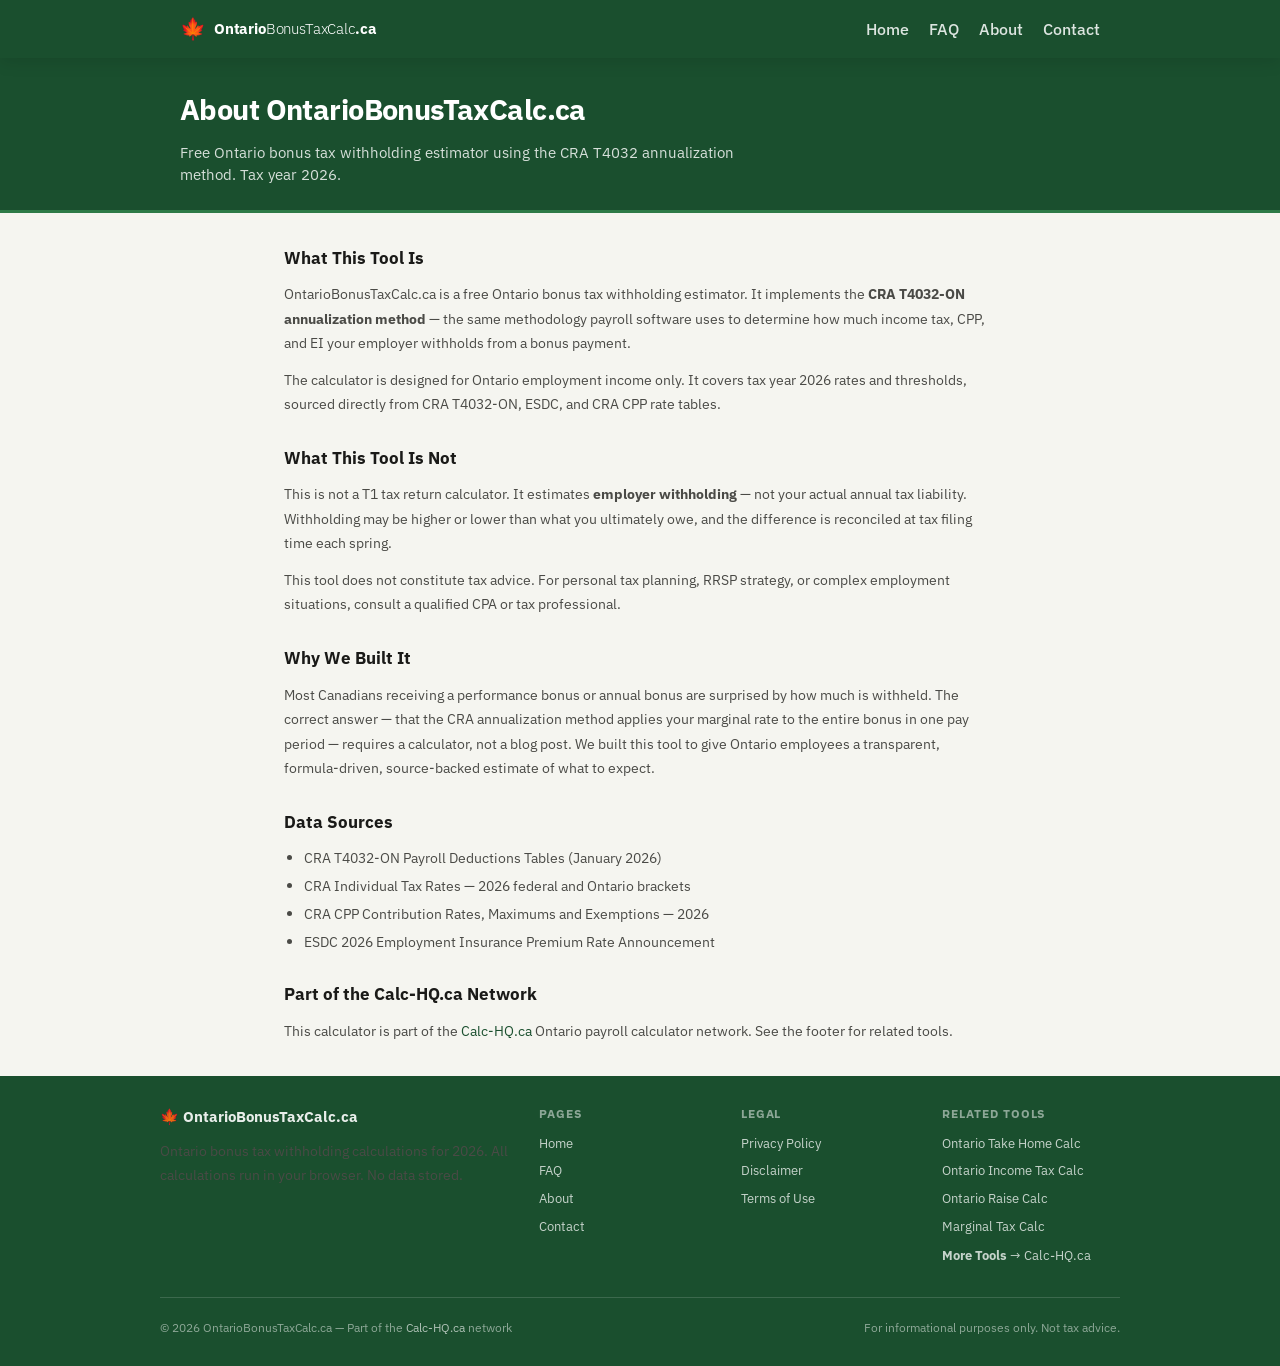
==== commit eb3f3a64: "surgical: green page-hero on about.html, currency input padding fix Fix 1: about.html — added green " ====
--- a/about.html
+++ b/about.html
@@ -39,9 +39,14 @@
   <a href="contact.html">Contact</a>
 </nav>
 
-<main class="main-content">
-  <h1>About OntarioBonusTaxCalc.ca</h1>
-  <p class="page-meta">Part of the calc-hq.ca Ontario payroll calculator network</p>
+<section class="page-hero">
+  <div class="container">
+    <h1>About OntarioBonusTaxCalc.ca</h1>
+    <p>Free Ontario bonus tax withholding estimator using the CRA T4032 annualization method. Tax year 2026.</p>
+  </div>
+</section>
+
+<div class="page-body">
 
   <h2>What This Tool Is</h2>
   <p>OntarioBonusTaxCalc.ca is a free Ontario bonus tax withholding estimator. It implements the <strong>CRA T4032-ON annualization method</strong> — the same methodology payroll software uses to determine how much income tax, CPP, and EI your employer withholds from a bonus payment.</p>
@@ -64,7 +69,7 @@
 
   <h2>Part of the Calc-HQ.ca Network</h2>
   <p>This calculator is part of the <a href="https://calc-hq.ca" target="_blank" rel="noopener noreferrer">Calc-HQ.ca</a> Ontario payroll calculator network. See the footer for related tools.</p>
-</main>
+</div>
 
 <footer class="site-footer">
   <div id="network-footer"></div>
--- a/css/style.css
+++ b/css/style.css
@@ -221,7 +221,7 @@
   pointer-events: none;
   font-family: 'IBM Plex Mono', monospace;
 }
-.input-wrap-dollar input { padding-left: 28px; }
+.input-wrap-dollar input { padding-left: 36px; }
 .input-group input[type="number"],
 .input-group select {
   width: 100%;
@@ -774,49 +774,61 @@
 
 /* ── Contact Page ── */
 .page-hero {
-  padding: 28px 0 18px;
+  background: var(--accent);
+  color: #fff;
+  padding: 28px 0 24px;
+  border-bottom: 3px solid var(--accent-mid);
+}
+.page-hero .container {
+  max-width: var(--max-width);
+  margin: 0 auto;
+  padding: 0 20px;
 }
 .page-hero h1 {
-  font-size: 1.6rem;
-  font-weight: 700;
-  color: var(--text-primary);
+  font-size: clamp(1.3rem, 3.5vw, 1.8rem);
+  font-weight: 700;
+  letter-spacing: -0.02em;
   margin-bottom: 8px;
-}
-.contact-partnership {
+  color: #fff;
+}
+.page-hero p {
+  font-size: 0.92rem;
+  color: rgba(255,255,255,0.82);
+  max-width: 580px;
+  line-height: 1.5;
+  margin: 0;
+}
+.page-body {
+  max-width: var(--content-width);
+  margin: 32px auto;
+  padding: 0 24px;
+}
+.info-box {
   background: var(--accent-light);
   border: 1px solid #b8d8c4;
   border-left: 4px solid var(--accent-mid);
   border-radius: var(--radius);
-  padding: 16px 20px;
-  margin-bottom: 24px;
-}
-.contact-partnership h2 {
-  font-size: 0.95rem;
-  font-weight: 700;
-  color: var(--accent);
-  margin-bottom: 8px;
-}
-.contact-partnership p {
-  font-size: 0.88rem;
-  color: var(--text-secondary);
-  margin-bottom: 6px;
-}
-.contact-email {
-  font-size: 1rem;
-}
-.contact-email a {
-  font-weight: 600;
-  color: var(--accent);
-}
-.contact-form .field {
-  margin-bottom: 16px;
-}
-.contact-form label {
-  display: block;
+  padding: 12px 16px;
   font-size: 0.875rem;
-  font-weight: 600;
-  color: var(--text-primary);
-  margin-bottom: 6px;
+  color: var(--text-secondary);
+  margin: 14px 0 20px;
+}
+.contact-form {
+  background: var(--surface);
+  border: 1px solid var(--border);
+  border-radius: var(--radius-lg);
+  padding: 24px;
+  margin: 20px 0 28px;
+  display: flex;
+  flex-direction: column;
+  gap: 16px;
+}
+.contact-form .field label {
+  display: block;
+  font-size: 0.875rem;
+  font-weight: 600;
+  color: var(--text-primary);
+  margin-bottom: 5px;
 }
 .contact-form input,
 .contact-form textarea {
@@ -824,8 +836,8 @@
   padding: 11px 14px;
   border: 2px solid var(--border);
   border-radius: var(--radius);
-  font-size: 1rem;
   font-family: 'IBM Plex Sans', sans-serif;
+  font-size: 0.9rem;
   color: var(--text-primary);
   background: var(--surface);
   transition: border-color 0.15s, box-shadow 0.15s;
@@ -839,7 +851,34 @@
 .contact-form textarea {
   min-height: 110px;
   resize: vertical;
-  line-height: 1.55;
+}
+.calc-btn {
+  display: inline-block;
+  padding: 13px 28px;
+  background: var(--accent);
+  color: #fff;
+  border: none;
+  border-radius: var(--radius);
+  font-family: 'IBM Plex Sans', sans-serif;
+  font-size: 1rem;
+  font-weight: 700;
+  cursor: pointer;
+  box-shadow: var(--shadow-sm);
+  transition: background 0.15s, box-shadow 0.15s;
+}
+.calc-btn:hover { background: var(--accent-hover); box-shadow: var(--shadow); }
+.calc-btn:disabled { opacity: 0.7; cursor: not-allowed; }
+
+/* ── Methodology link ── */
+.methodology-link {
+  display: block;
+  text-align: center;
+  margin: 24px 0 8px;
+  font-size: 0.88rem;
+}
+.methodology-link a {
+  color: var(--accent);
+  font-weight: 500;
 }
 
 /* ─── RESPONSIVE — gold-standard-aligned breakpoints ─────────────────── */
@@ -883,6 +922,9 @@
   .ts-sep { display: none; }
   .hero { padding: 24px 16px 20px; }
   .authority-section { padding: 20px 16px; }
+  .page-hero { padding: 22px 0 18px; }
+  .page-hero h1 { font-size: 1.2rem; }
+  .page-body { padding: 0 16px; margin: 24px auto; }
   .input-row { grid-template-columns: 1fr; }
   .rates-row { grid-template-columns: 1fr; gap: 8px; }
   .rate-value { font-size: 1.2rem; }
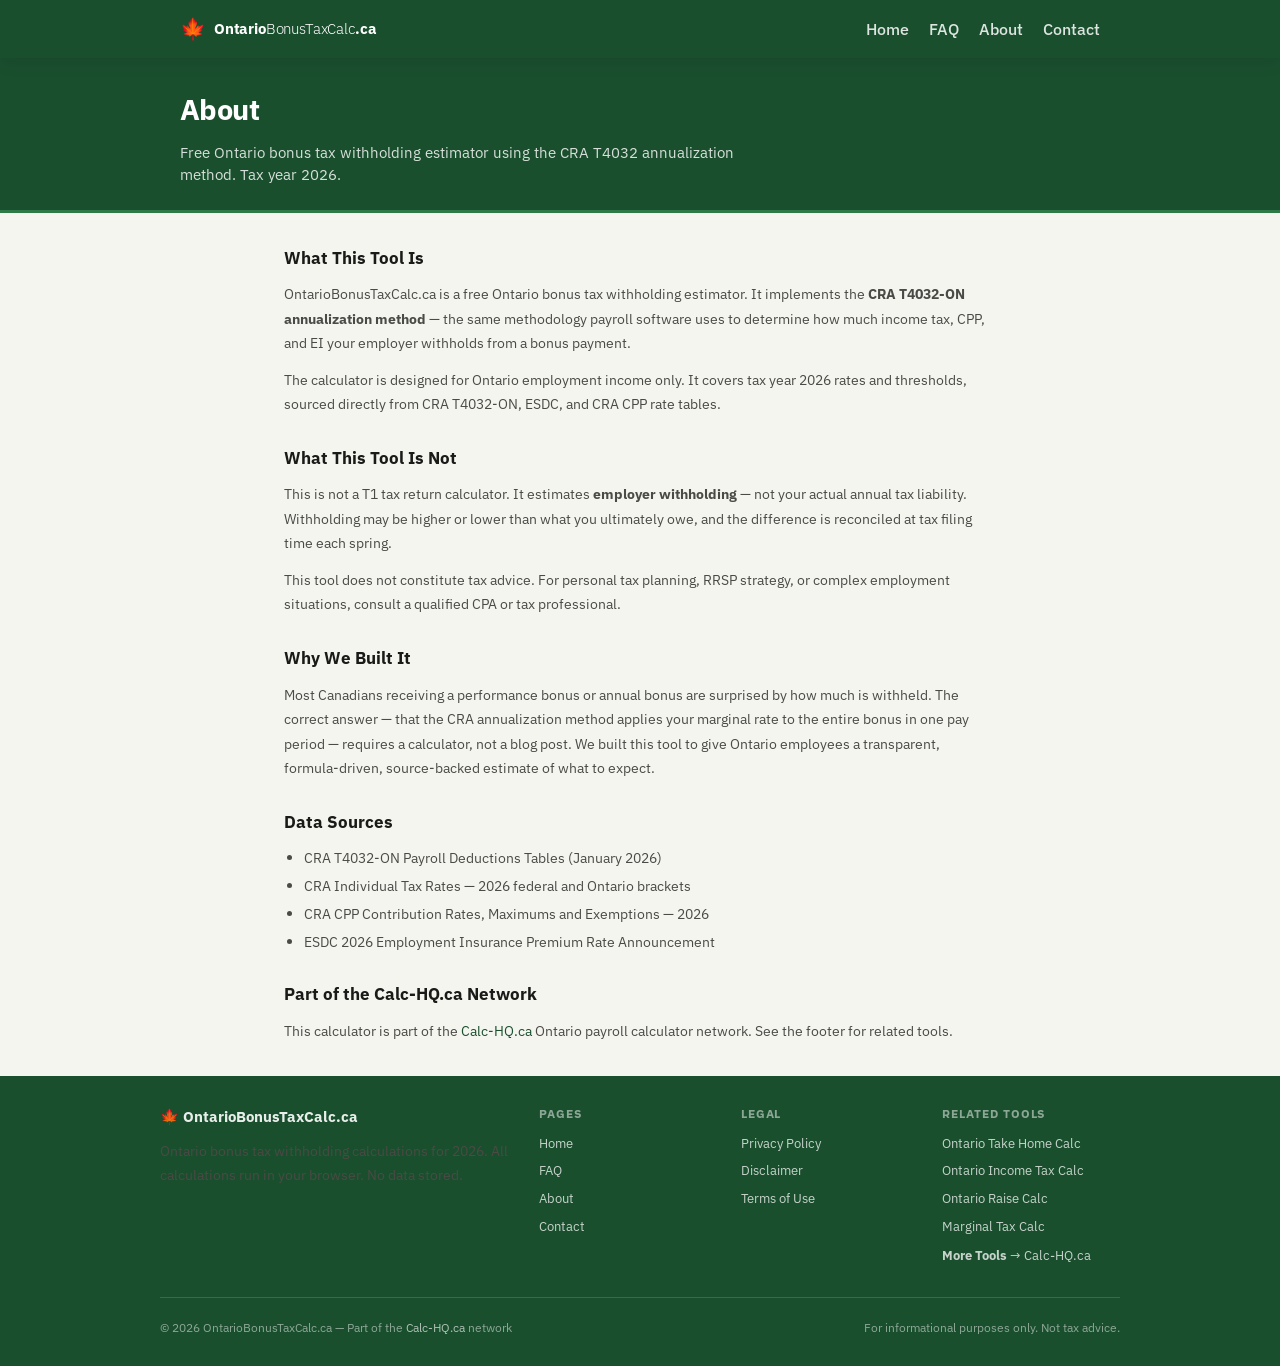
==== commit a7361b9b: "surgical: hero h1 text — remove site name, match required headings about.html: 'About OntarioBonusTa" ====
--- a/about.html
+++ b/about.html
@@ -41,7 +41,7 @@
 
 <section class="page-hero">
   <div class="container">
-    <h1>About OntarioBonusTaxCalc.ca</h1>
+    <h1>About</h1>
     <p>Free Ontario bonus tax withholding estimator using the CRA T4032 annualization method. Tax year 2026.</p>
   </div>
 </section>
--- a/css/style.css
+++ b/css/style.css
@@ -221,7 +221,6 @@
   pointer-events: none;
   font-family: 'IBM Plex Mono', monospace;
 }
-.input-wrap-dollar input { padding-left: 36px; }
 .input-group input[type="number"],
 .input-group select {
   width: 100%;
@@ -250,6 +249,8 @@
   border-color: var(--accent-mid);
   box-shadow: 0 0 0 3px rgba(45,122,71,0.12);
 }
+/* Dollar-prefix inputs need extra left padding to clear the $ symbol */
+.input-wrap-dollar input[type="number"] { padding-left: 36px; }
 .optional-inputs {
   border-top: 1px solid var(--border);
   margin-top: 8px;
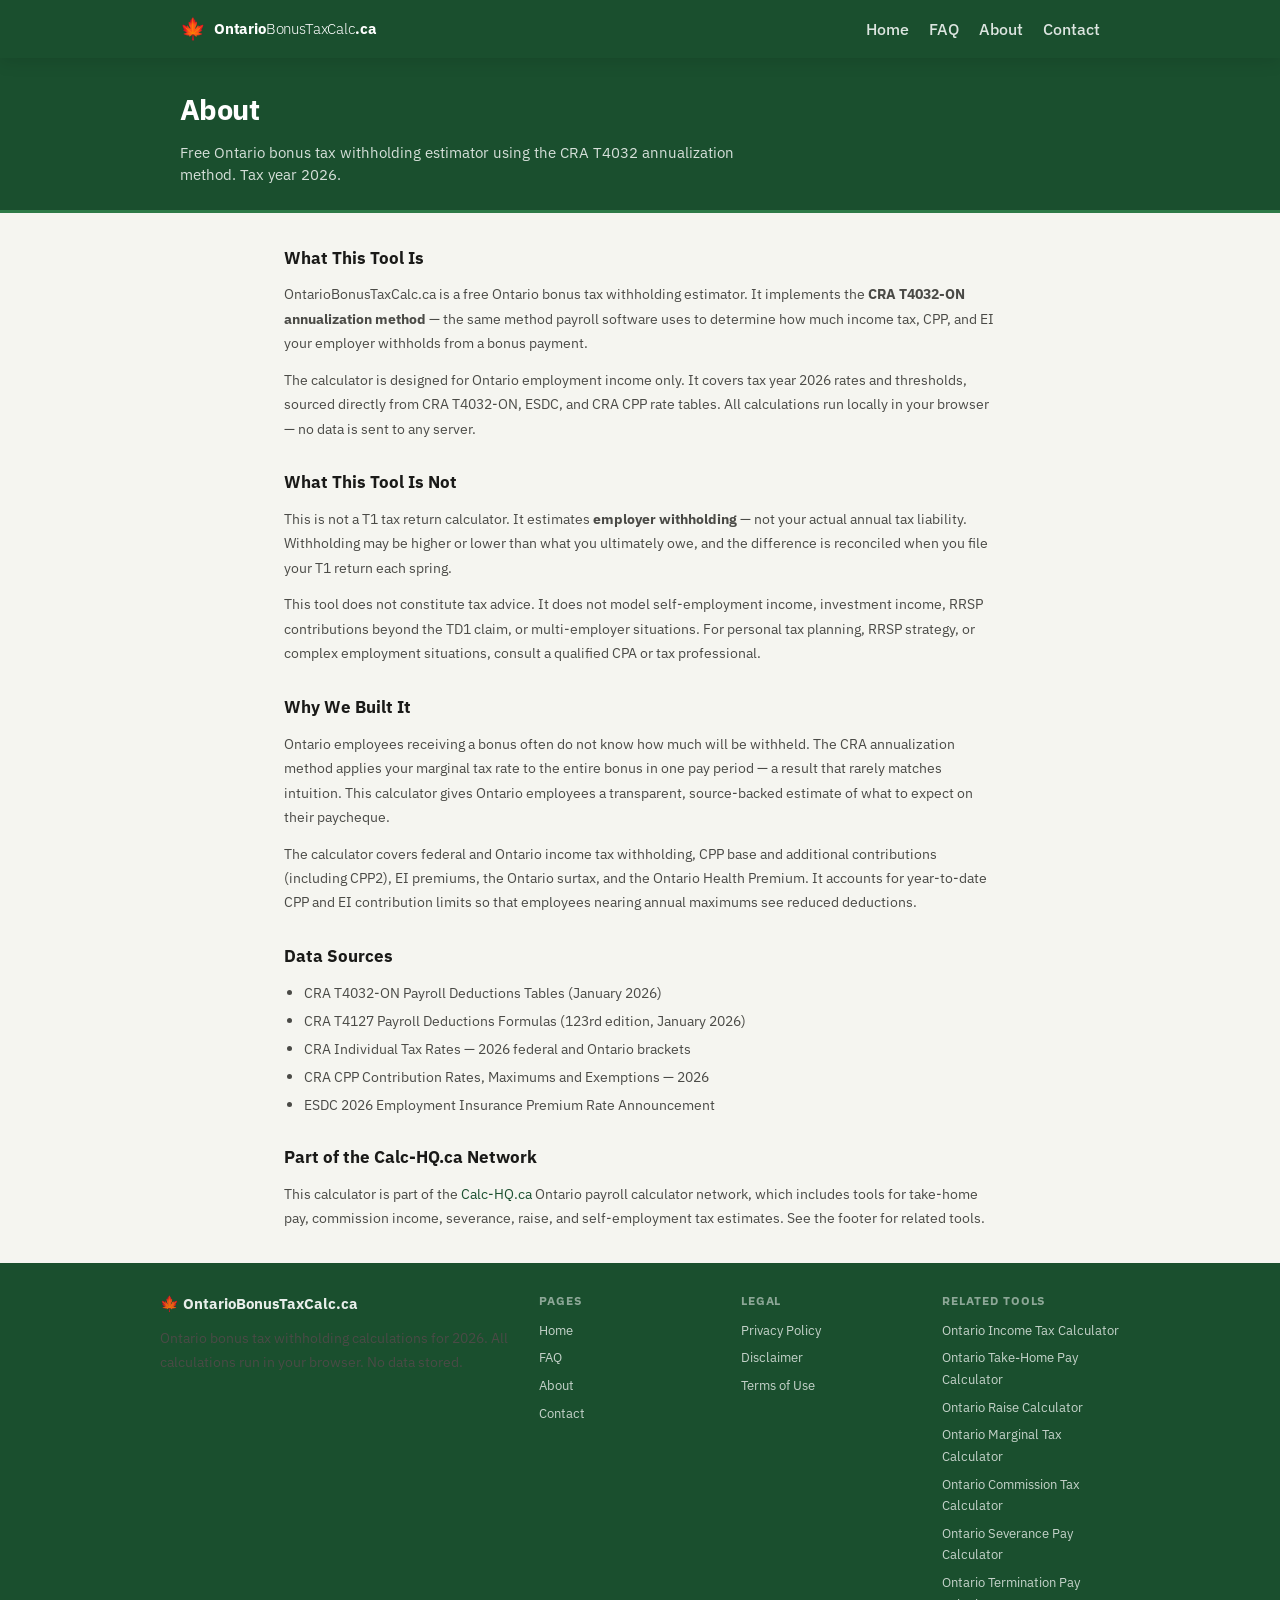
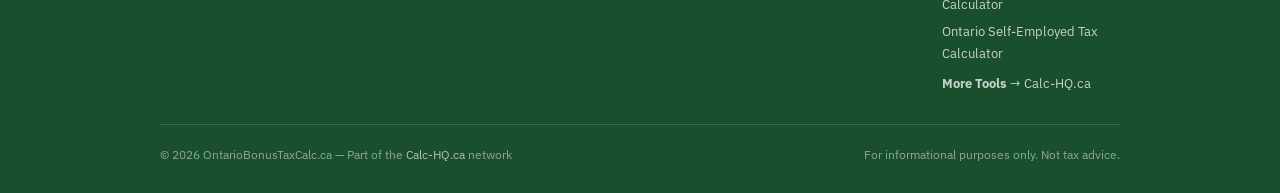
==== commit 1e01000c: "Normalize Ontario bonus static page headers" ====
--- a/about.html
+++ b/about.html
@@ -49,26 +49,28 @@
 <div class="page-body">
 
   <h2>What This Tool Is</h2>
-  <p>OntarioBonusTaxCalc.ca is a free Ontario bonus tax withholding estimator. It implements the <strong>CRA T4032-ON annualization method</strong> — the same methodology payroll software uses to determine how much income tax, CPP, and EI your employer withholds from a bonus payment.</p>
-  <p>The calculator is designed for Ontario employment income only. It covers tax year 2026 rates and thresholds, sourced directly from CRA T4032-ON, ESDC, and CRA CPP rate tables.</p>
+  <p>OntarioBonusTaxCalc.ca is a free Ontario bonus tax withholding estimator. It implements the <strong>CRA T4032-ON annualization method</strong> — the same method payroll software uses to determine how much income tax, CPP, and EI your employer withholds from a bonus payment.</p>
+  <p>The calculator is designed for Ontario employment income only. It covers tax year 2026 rates and thresholds, sourced directly from CRA T4032-ON, ESDC, and CRA CPP rate tables. All calculations run locally in your browser — no data is sent to any server.</p>
 
   <h2>What This Tool Is Not</h2>
-  <p>This is not a T1 tax return calculator. It estimates <strong>employer withholding</strong> — not your actual annual tax liability. Withholding may be higher or lower than what you ultimately owe, and the difference is reconciled at tax filing time each spring.</p>
-  <p>This tool does not constitute tax advice. For personal tax planning, RRSP strategy, or complex employment situations, consult a qualified CPA or tax professional.</p>
+  <p>This is not a T1 tax return calculator. It estimates <strong>employer withholding</strong> — not your actual annual tax liability. Withholding may be higher or lower than what you ultimately owe, and the difference is reconciled when you file your T1 return each spring.</p>
+  <p>This tool does not constitute tax advice. It does not model self-employment income, investment income, RRSP contributions beyond the TD1 claim, or multi-employer situations. For personal tax planning, RRSP strategy, or complex employment situations, consult a qualified CPA or tax professional.</p>
 
   <h2>Why We Built It</h2>
-  <p>Most Canadians receiving a performance bonus or annual bonus are surprised by how much is withheld. The correct answer — that the CRA annualization method applies your marginal rate to the entire bonus in one pay period — requires a calculator, not a blog post. We built this tool to give Ontario employees a transparent, formula-driven, source-backed estimate of what to expect.</p>
+  <p>Ontario employees receiving a bonus often do not know how much will be withheld. The CRA annualization method applies your marginal tax rate to the entire bonus in one pay period — a result that rarely matches intuition. This calculator gives Ontario employees a transparent, source-backed estimate of what to expect on their paycheque.</p>
+  <p>The calculator covers federal and Ontario income tax withholding, CPP base and additional contributions (including CPP2), EI premiums, the Ontario surtax, and the Ontario Health Premium. It accounts for year-to-date CPP and EI contribution limits so that employees nearing annual maximums see reduced deductions.</p>
 
   <h2>Data Sources</h2>
   <ul>
     <li>CRA T4032-ON Payroll Deductions Tables (January 2026)</li>
+    <li>CRA T4127 Payroll Deductions Formulas (123rd edition, January 2026)</li>
     <li>CRA Individual Tax Rates — 2026 federal and Ontario brackets</li>
     <li>CRA CPP Contribution Rates, Maximums and Exemptions — 2026</li>
     <li>ESDC 2026 Employment Insurance Premium Rate Announcement</li>
   </ul>
 
   <h2>Part of the Calc-HQ.ca Network</h2>
-  <p>This calculator is part of the <a href="https://calc-hq.ca" target="_blank" rel="noopener noreferrer">Calc-HQ.ca</a> Ontario payroll calculator network. See the footer for related tools.</p>
+  <p>This calculator is part of the <a href="https://calc-hq.ca" target="_blank" rel="noopener noreferrer">Calc-HQ.ca</a> Ontario payroll calculator network, which includes tools for take-home pay, commission income, severance, raise, and self-employment tax estimates. See the footer for related tools.</p>
 </div>
 
 <footer class="site-footer">
@@ -77,28 +79,31 @@
 
 <script src="js/config.js"></script>
 <script src="js/network.js"></script>
+<script src="js/ads.js"></script>
 
 <script>
-  var hamburger = document.querySelector('.hamburger');
-  var mobileNav = document.getElementById('mobile-nav');
-  var overlay = document.getElementById('mobile-overlay');
-  function toggleMenu() {
-    var isOpen = hamburger.classList.toggle('active');
-    mobileNav.classList.toggle('active', isOpen);
-    overlay.classList.toggle('active', isOpen);
-    hamburger.setAttribute('aria-expanded', String(isOpen));
-  }
-  function closeMenu() {
-    hamburger.classList.remove('active');
-    mobileNav.classList.remove('active');
-    overlay.classList.remove('active');
-    hamburger.setAttribute('aria-expanded', 'false');
-  }
-  if (hamburger) {
-    hamburger.addEventListener('click', toggleMenu);
-    overlay.addEventListener('click', closeMenu);
-    mobileNav.querySelectorAll('a').forEach(function(a) { a.addEventListener('click', closeMenu); });
-  }
+  (function() {
+    var hamburger = document.querySelector('.hamburger');
+    var mobileNav = document.getElementById('mobile-nav');
+    var overlay = document.getElementById('mobile-overlay');
+    function toggleMenu() {
+      var isOpen = hamburger.classList.toggle('active');
+      mobileNav.classList.toggle('active', isOpen);
+      overlay.classList.toggle('active', isOpen);
+      hamburger.setAttribute('aria-expanded', String(isOpen));
+      document.body.style.overflow = isOpen ? 'hidden' : '';
+    }
+    function closeMenu() {
+      hamburger.classList.remove('active');
+      mobileNav.classList.remove('active');
+      overlay.classList.remove('active');
+      hamburger.setAttribute('aria-expanded', 'false');
+      document.body.style.overflow = '';
+    }
+    if (hamburger) hamburger.addEventListener('click', toggleMenu);
+    if (overlay) overlay.addEventListener('click', closeMenu);
+    if (mobileNav) mobileNav.querySelectorAll('a').forEach(function(a) { a.addEventListener('click', closeMenu); });
+  })();
 </script>
 
 </body>
